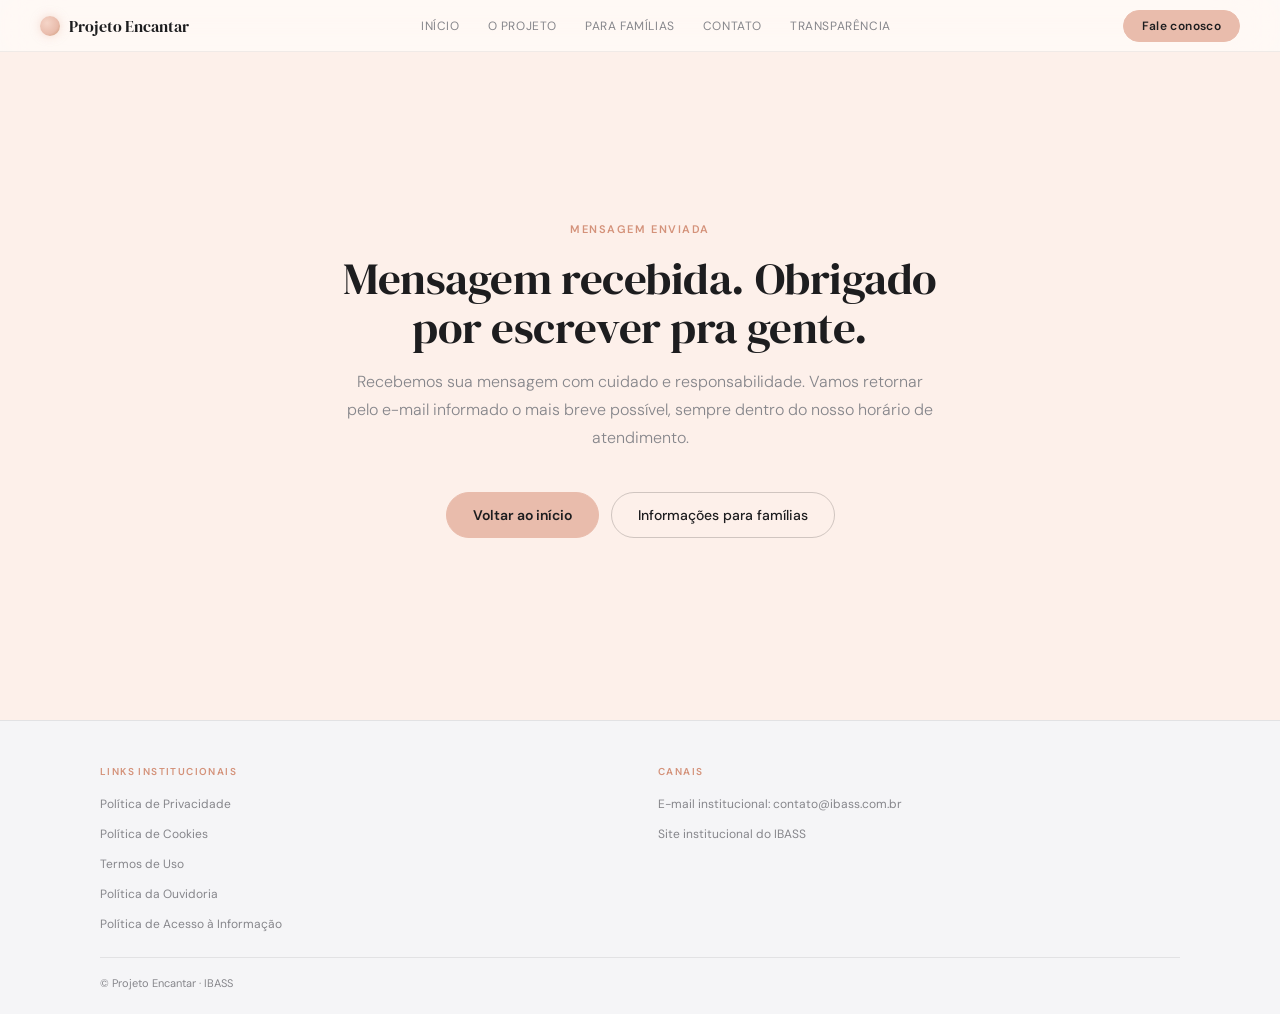
==== agradecimento.html @ bcc85945 "Add files via upload" ====
<!DOCTYPE html>
<html lang="pt-BR">
<head>
  <meta charset="UTF-8" />
  <meta name="viewport" content="width=device-width, initial-scale=1.0" />
  <!-- Segurança -->
  <meta http-equiv="X-Content-Type-Options" content="nosniff" />
  <meta http-equiv="Referrer-Policy" content="strict-origin-when-cross-origin" />
  <meta http-equiv="Permissions-Policy" content="camera=(), microphone=(), geolocation=()" />
  <title>Mensagem enviada — Projeto Encantar</title>
  <link rel="preconnect" href="https://fonts.googleapis.com" /><link rel="preconnect" href="https://fonts.gstatic.com" crossorigin /><link href="https://fonts.googleapis.com/css2?family=DM+Serif+Display:ital@0;1&family=DM+Sans:opsz,wght@9..40,300;9..40,400;9..40,500;9..40,600&display=swap" rel="stylesheet" />
  <link rel="stylesheet" href="styles.css" />
</head>
<body>
<div class="blobs" aria-hidden="true">
 <div class="blob b1"></div>
 <div class="blob b2"></div>
 <div class="blob b3"></div>
  </div>
 <nav class="nav">
 <a href="index.html" class="brand">
 <span class="brand-orb" aria-hidden="true"></span>
 Projeto Encantar
 </a>
 <ul class="nav-links">
 <li><a href="index.html">Início</a></li>
 <li><a href="sobre.html">O projeto</a></li>
 <li><a href="familias.html">Para famílias</a></li>
 <li><a href="contato.html">Contato</a></li>
 <li><a href="https://ibass.com.br/portal-transparencia/" target="_blank" rel="noopener noreferrer">Transparência</a></li>
 </ul>
 <a href="contato.html" class="nav-cta">Fale conosco</a>
 <button class="nav-hamburger" id="hamburger" aria-label="Abrir menu" aria-expanded="false" aria-controls="navMobile">
 <span></span><span></span><span></span>
 </button>
  </nav>
  <!-- Menu mobile -->
  <div class="nav-mobile" id="navMobile" role="navigation" aria-label="Menu mobile">
 <a href="index.html">Início</a>
 <a href="sobre.html">O projeto</a>
 <a href="familias.html">Para famílias</a>
 <a href="contato.html">Contato</a>
 <a href="https://ibass.com.br/portal-transparencia/" target="_blank" rel="noopener noreferrer">Transparência</a>
 <a href="contato.html" class="nav-mobile-cta">Fale conosco</a>
  </div>
  <main>

 <section class="pg-thanks">
 <div>
 <p class="eyebrow r" style="text-align:center;">Mensagem enviada</p>
 <h1 class="sec-title r d1" style="max-width:600px;margin:0 auto 16px;text-align:center;">Mensagem recebida. Obrigado por escrever pra gente.</h1>
 <p class="sec-sub r d2" style="margin:0 auto 40px;text-align:center;">Recebemos sua mensagem com cuidado e responsabilidade. Vamos retornar pelo e-mail informado o mais breve possível, sempre dentro do nosso horário de atendimento.</p>
 <div class="btns btns--center r d3">
 <a href="index.html" class="btn-p">Voltar ao início</a>
 <a href="familias.html" class="btn-g">Informações para famílias</a>
 </div>
 </div>
 </section>
  </main>
  <footer>
 <div class="footer-in">
 <div>
 <h4>Links institucionais</h4>
 <ul>
 <li><a href="#">Política de Privacidade</a></li>
 <li><a href="#">Política de Cookies</a></li>
 <li><a href="#">Termos de Uso</a></li>
 <li><a href="#">Política da Ouvidoria</a></li>
 <li><a href="#">Política de Acesso à Informação</a></li>
 </ul>
 </div>
 <div>
 <h4>Canais</h4>
 <ul>
 <li><a href="mailto:contato@ibass.com.br">E-mail institucional: contato@ibass.com.br</a></li>
 <li><a href="https://ibass.com.br" target="_blank" rel="noopener noreferrer">Site institucional do IBASS</a></li>
 </ul>
 </div>
 </div>
 <div class="footer-copy">© Projeto Encantar · IBASS</div>
  </footer>
  <script>
 /* Blob parallax — apenas desktop com mouse */
 if (window.matchMedia('(hover:hover) and (pointer:fine)').matches) {
 document.addEventListener('mousemove', e => {
 const px = (e.clientX / innerWidth  - 0.5) * 16;
 const py = (e.clientY / innerHeight - 0.5) * 16;
 document.querySelectorAll('.blob').forEach((b, i) => {
 b.style.transform = `translate(${px*(i+1)*.5}px, ${py*(i+1)*.5}px)`;
 });
 });
 }
 /* Scroll reveal */
 const obs = new IntersectionObserver(es => {
 es.forEach(e => { if (e.isIntersecting) { e.target.classList.add('on'); obs.unobserve(e.target); } });
 }, { threshold: .08 });
 document.querySelectorAll('.r').forEach(el => obs.observe(el));
 document.querySelectorAll('.hero .r, .page-hero .r, .pg404 .r, .pg-thanks .r')
 .forEach((el, i) => setTimeout(() => el.classList.add('on'), i * 160));
 /* Menu mobile */
 const hb = document.getElementById('hamburger');
 const nm = document.getElementById('navMobile');
 if (hb && nm) {
 hb.addEventListener('click', () => {
 const o = nm.classList.toggle('open');
 hb.classList.toggle('open', o);
 hb.setAttribute('aria-expanded', o);
 document.body.style.overflow = o ? 'hidden' : '';
 });
 nm.querySelectorAll('a').forEach(a => a.addEventListener('click', () => {
 nm.classList.remove('open'); hb.classList.remove('open');
 hb.setAttribute('aria-expanded','false'); document.body.style.overflow = '';
 }));
 }
  </script>
</body>
</html>
---- styles.css ----
/* ============================================================
   PROJETO ENCANTAR — Tema Claro (Apple-style + Salmão)
   Fundo branco, blobs pastéis visíveis, glass em branco
   ============================================================ */
*, *::before, *::after { margin: 0; padding: 0; box-sizing: border-box; }

:root {
  /* Paleta principal */
  --peach:        #e9bcac;
  --peach-deep:   #d4927a;
  --peach-soft:   #fdf0ea;
  --salmon-bg:    #fae8e0;
  --lilac:        #c8a8e9;
  --lavender:     #c3c7f4;
  --rose:         #f0c4d4;

  /* Superfícies */
  --bg:           #ffffff;
  --bg-gray:      #f5f5f7;
  --bg-salmon:    #fdf0ea;

  /* Glass (claro) */
  --glass:        rgba(255,255,255,0.65);
  --glass-border: rgba(0,0,0,0.07);
  --glass-shine:  rgba(255,255,255,0.9);
  --glass-shadow: rgba(0,0,0,0.06);

  /* Tipografia */
  --text:         #1d1d1f;
  --text-soft:    #515154;
  --muted:        #86868b;

  /* Fontes */
  --serif: 'DM Serif Display', Georgia, serif;
  --sans:  'DM Sans', system-ui, sans-serif;
}

html { scroll-behavior: smooth; }

body {
  font-family: var(--sans);
  background: var(--bg);
  color: var(--text);
  overflow-x: hidden;
}
a { color: inherit; text-decoration: none; }

/* ── BLOBS (pastéis visíveis no fundo branco) ──── */
.blobs { position:fixed; inset:0; z-index:0; pointer-events:none; overflow:hidden; }
.blob  { position:absolute; border-radius:50%; filter:blur(80px); }
.b1 { width:600px; height:600px; background:var(--peach);    opacity:.35; top:-10%; left:-8%;  animation:drift 22s ease-in-out infinite alternate; }
.b2 { width:500px; height:500px; background:var(--lilac);    opacity:.25; top:20%;  right:-12%; animation:drift 28s ease-in-out infinite alternate; animation-delay:-10s; }
.b3 { width:420px; height:420px; background:var(--lavender); opacity:.22; bottom:5%; left:28%; animation:drift 24s ease-in-out infinite alternate; animation-delay:-17s; }
@keyframes drift { 0%{transform:translate(0,0) scale(1)} 50%{transform:translate(35px,-28px) scale(1.07)} 100%{transform:translate(-18px,36px) scale(.94)} }
@media (max-width: 768px) {
  .b1 { width:260px; height:260px; filter:blur(50px); opacity:.28; }
  .b2 { width:220px; height:220px; filter:blur(50px); opacity:.20; }
  .b3 { width:180px; height:180px; filter:blur(50px); opacity:.18; }
}

/* ── SCROLL REVEAL ──────────────────────────────── */
.r { opacity:0; transform:translateY(36px); transition:opacity .85s cubic-bezier(.16,1,.3,1), transform .85s cubic-bezier(.16,1,.3,1); }
.r.on { opacity:1; transform:none; }
.d1{transition-delay:.1s} .d2{transition-delay:.2s} .d3{transition-delay:.3s} .d4{transition-delay:.4s}

/* ── GLASS (claro) ──────────────────────────────── */
.glass {
  background: rgba(255,255,255,0.75);
  border: 1px solid var(--glass-border);
  border-radius: 22px;
  box-shadow: 0 2px 24px var(--glass-shadow), 0 1px 3px rgba(0,0,0,0.04);
  position: relative;
  overflow: hidden;
  transition: border-color .3s, transform .35s cubic-bezier(.16,1,.3,1), box-shadow .3s;
}
@supports (backdrop-filter: blur(1px)) {
  .glass { background: var(--glass); backdrop-filter:blur(24px) saturate(180%); -webkit-backdrop-filter:blur(24px) saturate(180%); }
}
.glass::before {
  content:''; position:absolute; inset:0;
  background: linear-gradient(135deg, var(--glass-shine) 0%, transparent 50%);
  pointer-events:none; opacity:.6;
}
@media (hover: hover) {
  .glass:hover { border-color:rgba(233,188,172,.5); transform:translateY(-4px); box-shadow:0 8px 40px rgba(233,188,172,.2), 0 2px 8px rgba(0,0,0,0.06); }
}

/* ── LAYOUT ─────────────────────────────────────── */
.container { max-width:1080px; margin:0 auto; padding:0 40px; }
@media(max-width:768px){ .container { padding:0 20px; } }
section { position:relative; z-index:1; }

/* ── NAV ─────────────────────────────────────────── */
.nav {
  position:fixed; top:0; left:0; right:0; z-index:1000;
  height:52px; display:flex; align-items:center; justify-content:space-between;
  padding:0 40px;
  background: rgba(255,255,255,0.78);
  border-bottom: 1px solid rgba(0,0,0,0.06);
}
@supports (backdrop-filter: blur(1px)) {
  .nav { background:rgba(255,255,255,0.6); backdrop-filter:blur(28px) saturate(200%); -webkit-backdrop-filter:blur(28px) saturate(200%); }
}
@media(max-width:768px){ .nav { padding:0 20px; } }
.brand { display:flex; align-items:center; gap:9px; font-family:var(--serif); font-size:16px; color:var(--text); }
.brand-orb { width:20px; height:20px; border-radius:50%; background:radial-gradient(circle at 35% 35%,#f5d5c8,var(--peach) 60%,#c8946e); box-shadow:0 0 10px rgba(233,188,172,.5); flex-shrink:0; }
.nav-links { list-style:none; display:flex; gap:28px; font-size:12px; }
.nav-links a { color:var(--muted); letter-spacing:.05em; text-transform:uppercase; transition:color .2s; }
@media (hover: hover) { .nav-links a:hover { color:var(--text); } }
.nav-links a.is-active { color:var(--text); }
.nav-cta { padding:7px 18px; border:1.5px solid var(--peach); border-radius:999px; font-size:12px; font-weight:600; background:var(--peach); color:var(--text); letter-spacing:.03em; transition:background .2s,border-color .2s,transform .2s; }
@media (hover: hover) { .nav-cta:hover { background:var(--peach-deep); border-color:var(--peach-deep); color:#fff; transform:translateY(-1px); } }
.nav-hamburger { display:none; }
@media(max-width:768px) {
  .nav-links { display:none; }
  .nav-cta   { display:none; }
  .nav-hamburger { display:flex; flex-direction:column; justify-content:center; gap:5px; background:none; border:none; cursor:pointer; padding:6px; z-index:1001; }
  .nav-hamburger span { display:block; width:22px; height:1.5px; background:var(--text); border-radius:2px; transition:transform .3s, opacity .3s; }
  .nav-hamburger.open span:nth-child(1) { transform:translateY(6.5px) rotate(45deg); }
  .nav-hamburger.open span:nth-child(2) { opacity:0; }
  .nav-hamburger.open span:nth-child(3) { transform:translateY(-6.5px) rotate(-45deg); }
}
.nav-mobile {
  display:none; position:fixed; inset:0; top:52px; z-index:999;
  background:rgba(255,255,255,.97); flex-direction:column;
  align-items:center; justify-content:center; gap:6px; padding:40px 20px;
}
@supports (backdrop-filter: blur(1px)) {
  .nav-mobile { background:rgba(255,255,255,.9); backdrop-filter:blur(24px); -webkit-backdrop-filter:blur(24px); }
}
.nav-mobile.open { display:flex; }
.nav-mobile a { font-family:var(--serif); font-size:28px; font-weight:400; color:var(--muted); padding:12px 0; width:100%; text-align:center; border-bottom:1px solid rgba(0,0,0,.07); transition:color .2s; }
.nav-mobile a:last-child { border-bottom:none; }
.nav-mobile a.is-active, .nav-mobile a:active { color:var(--peach-deep); }
.nav-mobile .nav-mobile-cta { margin-top:20px; display:inline-block; padding:14px 32px; background:var(--peach); color:var(--text); border-radius:999px; font-family:var(--sans); font-size:15px; font-weight:600; width:auto; border:none; }

/* ── BOTÕES ─────────────────────────────────────── */
.btns { display:flex; gap:12px; flex-wrap:wrap; }
.btns--center { justify-content:center; }
@media(max-width:480px) { .btns--center { flex-direction:column; align-items:center; } .btns { flex-direction:column; } }
.btn-p { padding:13px 26px; background:var(--peach); color:var(--text); border-radius:999px; font-size:14px; font-weight:600; display:inline-block; text-align:center; transition:background .2s,transform .25s,box-shadow .25s; border:1.5px solid var(--peach); }
@media (hover: hover) { .btn-p:hover { background:var(--peach-deep); border-color:var(--peach-deep); color:#fff; transform:translateY(-2px); box-shadow:0 8px 28px rgba(212,146,122,.3); } }
.btn-g { padding:13px 26px; background:transparent; color:var(--text); border:1.5px solid rgba(0,0,0,.18); border-radius:999px; font-size:14px; font-weight:500; display:inline-block; text-align:center; transition:background .2s,border-color .2s,transform .25s; }
@media (hover: hover) { .btn-g:hover { background:rgba(0,0,0,.05); border-color:rgba(0,0,0,.28); transform:translateY(-2px); } }
.form button.btn-p { border:none; cursor:pointer; font-family:var(--sans); }

/* ── SEÇÕES ─────────────────────────────────────── */
.sec { padding:110px 0; background:var(--bg); }
@media(max-width:768px){ .sec { padding:70px 0; } }
.sec--gray    { background:var(--bg-gray); }
.sec--salmon  { background:var(--bg-salmon); }
.sec--center  { text-align:center; }
.sec--center .sec-sub { margin-left:auto; margin-right:auto; }
.eyebrow { font-size:11px; font-weight:600; letter-spacing:.14em; text-transform:uppercase; color:var(--peach-deep); margin-bottom:18px; }
.sec-title { font-family:var(--serif); font-size:clamp(28px,3.5vw,50px); line-height:1.1; font-weight:400; margin-bottom:18px; letter-spacing:-.01em; color:var(--text); }
.sec-sub { font-size:16px; line-height:1.75; color:var(--muted); max-width:600px; font-weight:300; }
.sec-sub + .sec-sub { margin-top:18px; }

/* ── HERO ────────────────────────────────────────── */
.hero { min-height:100vh; min-height:100svh; display:flex; align-items:center; padding:120px 40px 80px; text-align:center; background:transparent; }
@media(max-width:768px){ .hero { padding:100px 20px 60px; } }
.hero-inner { max-width:860px; margin:0 auto; }
.hero-badge { display:inline-flex; align-items:center; gap:8px; padding:6px 16px; margin-bottom:38px; border:1.5px solid rgba(233,188,172,.6); border-radius:999px; font-size:11px; font-weight:500; letter-spacing:.1em; text-transform:uppercase; color:var(--peach-deep); background:rgba(233,188,172,.12); }
.badge-dot { width:6px; height:6px; border-radius:50%; background:var(--peach-deep); box-shadow:0 0 8px var(--peach); animation:blink 2s ease-in-out infinite; }
@keyframes blink { 0%,100%{opacity:1;transform:scale(1)} 50%{opacity:.45;transform:scale(.8)} }
.hero h1 { font-family:var(--serif); font-size:clamp(34px,5.5vw,76px); line-height:1.09; font-weight:400; letter-spacing:-.01em; margin-bottom:26px; color:var(--text); }
.hero h1 em { font-style:italic; color:var(--peach-deep); }
.hero-sub { font-size:clamp(15px,1.3vw,18px); line-height:1.75; color:var(--muted); max-width:660px; margin:0 auto 44px; font-weight:300; }
.scroll-hint { margin-top:64px; display:flex; flex-direction:column; align-items:center; gap:8px; opacity:.3; font-size:10px; letter-spacing:.16em; text-transform:uppercase; color:var(--muted); }
@media(max-width:768px){ .scroll-hint { display:none; } }
.scroll-line { width:1px; height:44px; background:linear-gradient(to bottom,var(--muted),transparent); animation:scrldown 2s ease-in-out infinite; }
@keyframes scrldown { 0%{transform:scaleY(0);transform-origin:top} 50%{transform:scaleY(1);transform-origin:top} 51%{transform:scaleY(1);transform-origin:bottom} 100%{transform:scaleY(0);transform-origin:bottom} }

/* ── PAGE HERO ───────────────────────────────────── */
.page-hero { padding:140px 0 80px; background:var(--bg-salmon); }
@media(max-width:768px){ .page-hero { padding:100px 0 60px; } }
.page-hero .sec-title { font-size:clamp(28px,4.5vw,62px); }

/* ── STATS ───────────────────────────────────────── */
.stats { display:grid; grid-template-columns:repeat(3,1fr); gap:16px; margin-top:52px; }
@media(max-width:768px){ .stats{grid-template-columns:1fr;} }
.stat-card { padding:40px 30px; }
@media(max-width:768px){ .stat-card{padding:28px 24px;} }
.stat-n { font-family:var(--serif); font-size:clamp(36px,4.5vw,62px); color:var(--peach-deep); line-height:1; margin-bottom:14px; letter-spacing:-.02em; }
.stat-d { font-size:14px; line-height:1.65; color:var(--muted); font-weight:300; }

/* ── GRIDS ───────────────────────────────────────── */
.diff-grid { display:grid; grid-template-columns:repeat(2,1fr); gap:16px; margin-top:52px; }
@media(max-width:768px){ .diff-grid{grid-template-columns:1fr;} }
.diff-card { padding:32px 28px; }
.diff-n { font-size:10px; font-weight:600; letter-spacing:.14em; text-transform:uppercase; color:var(--peach-deep); margin-bottom:18px; }
.diff-card h3 { font-family:var(--serif); font-size:21px; font-weight:400; margin-bottom:10px; color:var(--text); }
.diff-card p { font-size:14px; line-height:1.7; color:var(--muted); font-weight:300; }
.grid3 { display:grid; grid-template-columns:repeat(3,1fr); gap:16px; margin-top:52px; }
@media(max-width:768px){ .grid3{grid-template-columns:1fr;} }
.grid4 { display:grid; grid-template-columns:repeat(4,1fr); gap:16px; margin-top:52px; }
@media(max-width:900px){ .grid4{grid-template-columns:repeat(2,1fr);} }
@media(max-width:560px){ .grid4{grid-template-columns:1fr;} }
.card { padding:28px 24px; }
.card h3 { font-family:var(--serif); font-size:19px; font-weight:400; margin-bottom:10px; color:var(--text); }
.card p { font-size:14px; line-height:1.7; color:var(--muted); font-weight:300; margin:0; }
.card-num { font-size:10px; font-weight:600; letter-spacing:.14em; text-transform:uppercase; color:var(--peach-deep); margin-bottom:16px; }

/* ── FLUXO ───────────────────────────────────────── */
.flow-wrap { display:grid; grid-template-columns:repeat(5,1fr); gap:1px; margin-top:52px; border-radius:18px; overflow:hidden; border:1px solid var(--glass-border); box-shadow:0 2px 20px var(--glass-shadow); }
@media(max-width:900px){ .flow-wrap{grid-template-columns:1fr;} }
.flow-item { padding:28px 22px; background:rgba(255,255,255,.8); transition:background .3s; }
@supports (backdrop-filter: blur(1px)) { .flow-item { backdrop-filter:blur(12px); } }
@media (hover:hover) { .flow-item:hover { background:rgba(233,188,172,.1); } }
.flow-n { font-family:var(--serif); font-size:40px; color:var(--peach-deep); opacity:.55; line-height:1; margin-bottom:14px; }
.flow-item p { font-size:13px; line-height:1.65; color:var(--muted); font-weight:300; }

/* ── PILARES ─────────────────────────────────────── */
.pillars { display:grid; grid-template-columns:repeat(4,1fr); gap:22px; margin-top:60px; }
@media(max-width:900px){ .pillars{grid-template-columns:repeat(2,1fr);} }
@media(max-width:560px){ .pillars{grid-template-columns:1fr;} }
.pillar { border-top:2px solid var(--peach); padding-top:22px; }
.pillar-l { font-size:10px; font-weight:600; letter-spacing:.14em; text-transform:uppercase; color:var(--peach-deep); margin-bottom:14px; }
.pillar p { font-size:16px; line-height:1.5; font-weight:500; color:var(--text); letter-spacing:-.01em; }

/* ── LISTA CLEAN ─────────────────────────────────── */
.list-clean { list-style:none; margin-top:44px; max-width:720px; }
.list-clean li { padding:18px 0; border-bottom:1px solid rgba(0,0,0,.07); font-size:15px; line-height:1.6; color:var(--text-soft); font-weight:300; }
.list-clean li:first-child { border-top:1px solid rgba(0,0,0,.07); }

/* ── TWO-COL ─────────────────────────────────────── */
.two-col { display:grid; grid-template-columns:1fr 1fr; gap:80px; margin-top:60px; }
@media(max-width:768px){ .two-col{grid-template-columns:1fr;gap:44px;} }
.two-col h2 { font-family:var(--serif); font-size:28px; font-weight:400; margin-bottom:20px; color:var(--text); }

/* ── HIGHLIGHT CARD ──────────────────────────────── */
.highlight-card { max-width:780px; margin:0 auto; padding:68px 52px; text-align:center; }
@media(max-width:768px){ .highlight-card{padding:36px 24px;} }
.highlight-card .sec-sub { margin:16px auto 0; }

/* ── FAQ ─────────────────────────────────────────── */
.faq { max-width:760px; margin:52px auto 0; }
.faq details { border-bottom:1px solid rgba(0,0,0,.08); padding:22px 0; }
.faq details:first-child { border-top:1px solid rgba(0,0,0,.08); }
.faq summary { font-size:16px; font-weight:500; list-style:none; display:flex; justify-content:space-between; align-items:center; letter-spacing:-.01em; color:var(--text); cursor:pointer; gap:16px; }
.faq summary::-webkit-details-marker { display:none; }
.faq summary::after { content:"+"; font-size:24px; color:var(--peach-deep); font-weight:300; flex-shrink:0; }
.faq details[open] summary::after { content:"−"; }
.faq details > p { margin-top:14px; font-size:15px; color:var(--muted); line-height:1.7; font-weight:300; }

/* ── FORMULÁRIO ──────────────────────────────────── */
.form { max-width:580px; margin:52px auto 0; display:grid; gap:18px; }
.form label { display:block; font-size:12px; font-weight:500; color:var(--muted); margin-bottom:6px; letter-spacing:.04em; }
.form input, .form textarea, .form select {
  width:100%; padding:14px 18px;
  background:rgba(255,255,255,.9); border:1.5px solid rgba(0,0,0,.12); border-radius:12px;
  font-family:var(--sans); font-size:16px; color:var(--text);
  transition:border-color .2s; outline:none; -webkit-appearance:none; appearance:none;
}
.form input::placeholder, .form textarea::placeholder { color:var(--muted); }
.form input:focus, .form textarea:focus { border-color:var(--peach-deep); box-shadow:0 0 0 3px rgba(233,188,172,.2); }
.form textarea { min-height:130px; resize:vertical; }
.form .radio-group { display:flex; gap:16px; flex-wrap:wrap; padding:4px 0; }
.form .radio-group label { display:inline-flex; align-items:center; gap:8px; font-size:14px; color:var(--text-soft); margin:0; font-weight:300; letter-spacing:0; cursor:pointer; }
.form .radio-group input[type=radio] { accent-color:var(--peach-deep); }
.form-note { font-size:12px; color:var(--muted); text-align:center; margin-top:4px; }
.form .btns { margin-top:4px; }

/* ── CANAIS ──────────────────────────────────────── */
.canais { display:grid; grid-template-columns:repeat(4,1fr); gap:16px; margin-top:52px; }
@media(max-width:900px){ .canais{grid-template-columns:repeat(2,1fr);} }
@media(max-width:560px){ .canais{grid-template-columns:1fr;} }
.canal { padding:28px 22px; }
.canal-l { font-size:10px; font-weight:600; letter-spacing:.14em; text-transform:uppercase; color:var(--peach-deep); margin-bottom:12px; }
.canal p { font-size:14px; line-height:1.6; color:var(--muted); font-weight:300; }
.canal a { color:var(--text); opacity:.75; transition:opacity .2s; }
@media (hover: hover) { .canal a:hover { opacity:1; } }

/* ── SEÇÃO DE FECHAMENTO ─────────────────────────── */
.sec-close { padding:130px 0; text-align:center; background:var(--bg-salmon); position:relative; }
@media(max-width:768px){ .sec-close { padding:80px 0; } }
.sec-close .sec-sub { margin:0 auto 44px; }

/* ── LOGOS DE PARCEIROS ──────────────────────────── */
/* Container de logos parceiros (governança, badges, etc.) */
.org-logo-wrap {
  display: inline-flex;
  align-items: center;
  gap: 8px;
}
/* Imagem de logo de órgão público */
img.org-logo {
  height: 28px;
  width: auto;
  object-fit: contain;
  vertical-align: middle;
  display: inline-block;
  filter: none;
}
/* Badge fallback quando não há imagem */
.org-badge {
  display: inline-flex;
  align-items: center;
  gap: 6px;
  padding: 5px 10px 5px 8px;
  border-radius: 8px;
  font-size: 12px;
  font-weight: 600;
  letter-spacing: .01em;
  line-height: 1;
  vertical-align: middle;
}
.org-badge svg { flex-shrink: 0; }
.badge-sus    { background:#e8f4fc; color:#005DAA; border:1px solid #c5dff5; }
.badge-ibass  { background:#f0f7f0; color:#2a6b3a; border:1px solid #c2dfc9; }
.badge-pref   { background:#eef2fb; color:#2b4fa3; border:1px solid #c5d2ef; }
.badge-mp     { background:#fdf4e8; color:#8a5a0a; border:1px solid #e8cfa0; }
.badge-vara   { background:#f4eefb; color:#5a2da3; border:1px solid #cebbef; }
/* Card de governança com logo grande */
.gov-card-logo {
  margin-bottom: 16px;
  display: flex;
  align-items: center;
  min-height: 44px;
}
.gov-card-logo img.org-logo { height: 36px; }
/* Parceiros numa linha (strip de logos) */
.partners-strip {
  display: flex;
  flex-wrap: wrap;
  align-items: center;
  justify-content: center;
  gap: 24px;
  margin-top: 48px;
  padding: 32px;
  background: rgba(255,255,255,.7);
  border-radius: 18px;
  border: 1px solid var(--glass-border);
}
@supports (backdrop-filter: blur(1px)) {
  .partners-strip { backdrop-filter: blur(20px); }
}
.partners-strip img.org-logo { height: 32px; opacity: .75; filter: grayscale(20%); transition: opacity .2s, filter .2s; }
@media (hover:hover) { .partners-strip img.org-logo:hover { opacity: 1; filter: none; } }
.partners-strip .org-badge { font-size: 13px; padding: 7px 12px 7px 10px; }

/* ── PÁGINA 404 ──────────────────────────────────── */
.pg404 { min-height:90vh; min-height:90svh; display:flex; align-items:center; justify-content:center; text-align:center; padding:80px 22px; background:var(--bg-salmon); }
.pg404 .num { font-family:var(--serif); font-size:clamp(72px,14vw,160px); color:var(--peach-deep); line-height:1; opacity:.6; margin-bottom:16px; }
.pg404 h2 { font-family:var(--serif); font-size:clamp(22px,3vw,38px); font-weight:400; margin-bottom:16px; color:var(--text); }
.pg404 p { font-size:16px; color:var(--muted); max-width:520px; margin:0 auto 36px; font-weight:300; line-height:1.7; }

/* ── AGRADECIMENTO ───────────────────────────────── */
.pg-thanks { min-height:80vh; min-height:80svh; display:flex; align-items:center; justify-content:center; padding:120px 22px 80px; text-align:center; background:var(--bg-salmon); }

/* ── FOOTER ──────────────────────────────────────── */
footer { border-top:1px solid rgba(0,0,0,.08); padding:44px 40px 24px; background:var(--bg-gray); position:relative; z-index:1; }
@media(max-width:768px){ footer { padding:36px 20px 24px; } }
.footer-in { max-width:1080px; margin:0 auto; display:grid; grid-template-columns:1fr 1fr; gap:36px; padding-bottom:24px; border-bottom:1px solid rgba(0,0,0,.08); }
@media(max-width:560px){ .footer-in{grid-template-columns:1fr;} }
.footer-in h4 { font-size:10px; font-weight:600; letter-spacing:.14em; text-transform:uppercase; color:var(--peach-deep); margin-bottom:14px; }
.footer-in ul { list-style:none; display:grid; gap:9px; }
.footer-in a { font-size:12px; color:var(--muted); transition:color .2s; }
@media (hover: hover) { .footer-in a:hover { color:var(--text); } }
.footer-copy { max-width:1080px; margin:18px auto 0; font-size:11px; color:var(--muted); }

/* ── CLASSES ADICIONAIS ─────────────────────────── */
/* Governança - grid 3 colunas */
.gov-grid {
  display: grid;
  grid-template-columns: repeat(3, 1fr);
  gap: 16px;
  margin-top: 52px;
}
@media(max-width:768px){ .gov-grid { grid-template-columns: 1fr; } }

.gov-card { padding: 32px 28px; }
.gov-card h3 {
  font-family: var(--serif);
  font-size: 19px;
  font-weight: 400;
  margin-bottom: 10px;
  color: var(--text);
}
.gov-card p {
  font-size: 14px;
  line-height: 1.7;
  color: var(--muted);
  font-weight: 300;
  margin: 0;
}
.gov-btns {
  display: flex;
  gap: 12px;
  margin-top: 40px;
  flex-wrap: wrap;
}

/* Famílias - card centralizado */
.fam-sec { padding: 110px 0; }
@media(max-width:768px){ .fam-sec { padding: 70px 0; } }
.fam-card {
  max-width: 780px;
  margin: 0 auto;
  padding: 68px 52px;
  text-align: center;
}
@media(max-width:768px){ .fam-card { padding: 36px 24px; } }
.fam-card .sec-sub { margin: 16px auto 0; }

/* Fechamento */
.close-sec {
  padding: 130px 0;
  text-align: center;
  background: var(--bg-salmon);
  position: relative;
}
@media(max-width:768px){ .close-sec { padding: 80px 0; } }
.close-sec .sec-sub { margin: 0 auto 44px; }

/* Partners strip */
.partners-strip {
  display: flex;
  flex-wrap: wrap;
  align-items: center;
  justify-content: center;
  gap: 32px;
  margin-top: 48px;
  padding: 28px 32px;
  background: rgba(255,255,255,.8);
  border-radius: 18px;
  border: 1px solid var(--glass-border);
  box-shadow: 0 2px 16px var(--glass-shadow);
}
@supports (backdrop-filter: blur(1px)) {
  .partners-strip { backdrop-filter: blur(16px); }
}
.partners-strip img {
  height: 32px;
  width: auto;
  object-fit: contain;
  opacity: .75;
  transition: opacity .2s;
}
@media (hover:hover) { .partners-strip img:hover { opacity: 1; } }
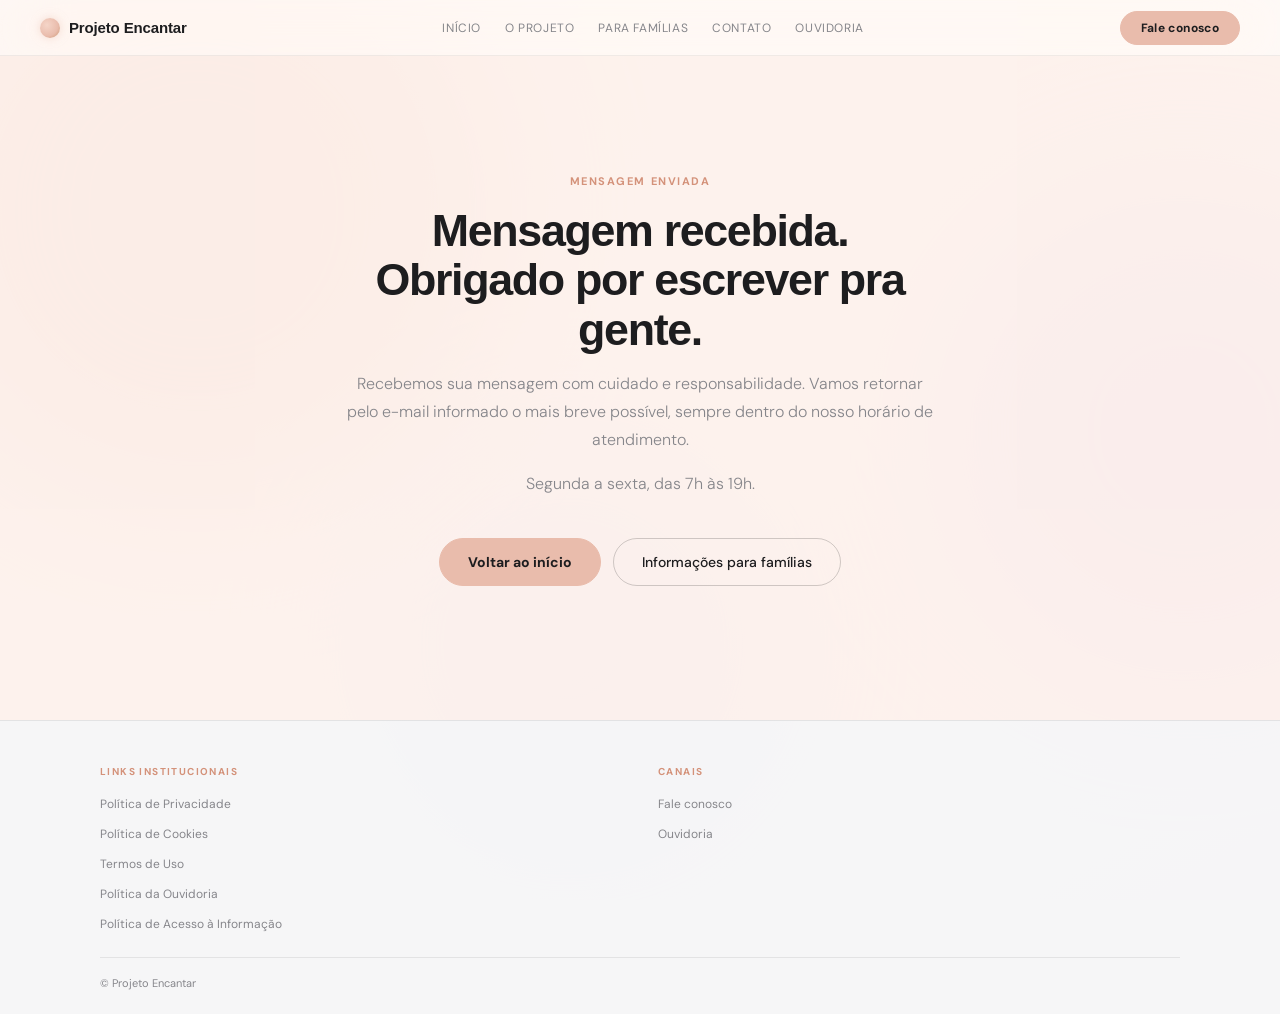
==== commit cd6ff0a7: "Add files via upload" ====
--- a/agradecimento.html
+++ b/agradecimento.html
@@ -3,115 +3,123 @@
 <head>
   <meta charset="UTF-8" />
   <meta name="viewport" content="width=device-width, initial-scale=1.0" />
-  <!-- Segurança -->
   <meta http-equiv="X-Content-Type-Options" content="nosniff" />
   <meta http-equiv="Referrer-Policy" content="strict-origin-when-cross-origin" />
   <meta http-equiv="Permissions-Policy" content="camera=(), microphone=(), geolocation=()" />
   <title>Mensagem enviada — Projeto Encantar</title>
-  <link rel="preconnect" href="https://fonts.googleapis.com" /><link rel="preconnect" href="https://fonts.gstatic.com" crossorigin /><link href="https://fonts.googleapis.com/css2?family=DM+Serif+Display:ital@0;1&family=DM+Sans:opsz,wght@9..40,300;9..40,400;9..40,500;9..40,600&display=swap" rel="stylesheet" />
+  <link rel="preconnect" href="https://fonts.googleapis.com" />
+  <link rel="preconnect" href="https://fonts.gstatic.com" crossorigin />
+  <link href="https://fonts.googleapis.com/css2?family=DM+Sans:opsz,wght@9..40,300;9..40,400;9..40,500;9..40,600;9..40,700;9..40,800&display=swap" rel="stylesheet" />
   <link rel="stylesheet" href="styles.css" />
 </head>
 <body>
+
 <div class="blobs" aria-hidden="true">
- <div class="blob b1"></div>
- <div class="blob b2"></div>
- <div class="blob b3"></div>
+  <div class="blob b1"></div>
+  <div class="blob b2"></div>
+  <div class="blob b3"></div>
+</div>
+
+<nav class="nav">
+  <a href="index.html" class="brand">
+    <img src="logo.png" class="nav-logo" alt="Projeto Encantar"
+      onload="this.nextElementSibling.style.display='none'"
+      onerror="this.style.display='none'" />
+    <span class="brand-orb" aria-hidden="true"></span>
+    Projeto Encantar
+  </a>
+  <ul class="nav-links">
+    <li><a href="index.html">Início</a></li>
+    <li><a href="sobre.html">O projeto</a></li>
+    <li><a href="familias.html">Para famílias</a></li>
+
+    <li><a href="contato.html">Contato</a></li>
+    <li><a href="ouvidoria.html">Ouvidoria</a></li>
+  </ul>
+  <a href="contato.html" class="nav-cta">Fale conosco</a>
+  <button class="nav-hamburger" id="hamburger" aria-label="Abrir menu" aria-expanded="false" aria-controls="navMobile">
+    <span></span><span></span><span></span>
+  </button>
+</nav>
+
+<div class="nav-mobile" id="navMobile" role="navigation" aria-label="Menu mobile">
+  <a href="index.html">Início</a>
+  <a href="sobre.html">O projeto</a>
+  <a href="familias.html">Para famílias</a>
+  <a href="contato.html">Contato</a>
+  <a href="ouvidoria.html">Ouvidoria</a>
+  <a href="contato.html" class="nav-mobile-cta">Fale conosco</a>
+</div>
+
+<main>
+  <section class="pg-thanks">
+    <div style="max-width:600px;margin:0 auto;">
+      <p class="eyebrow r" style="text-align:center;">Mensagem enviada</p>
+      <h1 class="sec-title r d1" style="text-align:center;margin-bottom:16px;">Mensagem recebida.<br/>Obrigado por escrever pra gente.</h1>
+      <p class="sec-sub r d2" style="margin:0 auto 16px;text-align:center;">Recebemos sua mensagem com cuidado e responsabilidade. Vamos retornar pelo e-mail informado o mais breve possível, sempre dentro do nosso horário de atendimento.</p>
+      <p class="sec-sub r d3" style="margin:0 auto 40px;text-align:center;">Segunda a sexta, das 7h às 19h.</p>
+      <div class="btns btns--center r d4">
+        <a href="index.html" class="btn-p">Voltar ao início</a>
+        <a href="familias.html" class="btn-g">Informações para famílias</a>
+      </div>
+    </div>
+  </section>
+</main>
+
+<footer>
+  <div class="footer-in">
+    <div>
+      <h4>Links institucionais</h4>
+      <ul>
+        <li><a href="privacidade.html">Política de Privacidade</a></li>
+        <li><a href="cookies.html">Política de Cookies</a></li>
+        <li><a href="termos.html">Termos de Uso</a></li>
+        <li><a href="politica-ouvidoria.html">Política da Ouvidoria</a></li>
+        <li><a href="acesso-informacao.html">Política de Acesso à Informação</a></li>
+      </ul>
+    </div>
+    <div>
+      <h4>Canais</h4>
+      <ul>
+        <li><a href="contato.html">Fale conosco</a></li>
+        <li><a href="ouvidoria.html">Ouvidoria</a></li>
+    
+      </ul>
+    </div>
   </div>
- <nav class="nav">
- <a href="index.html" class="brand">
- <span class="brand-orb" aria-hidden="true"></span>
- Projeto Encantar
- </a>
- <ul class="nav-links">
- <li><a href="index.html">Início</a></li>
- <li><a href="sobre.html">O projeto</a></li>
- <li><a href="familias.html">Para famílias</a></li>
- <li><a href="contato.html">Contato</a></li>
- <li><a href="https://ibass.com.br/portal-transparencia/" target="_blank" rel="noopener noreferrer">Transparência</a></li>
- </ul>
- <a href="contato.html" class="nav-cta">Fale conosco</a>
- <button class="nav-hamburger" id="hamburger" aria-label="Abrir menu" aria-expanded="false" aria-controls="navMobile">
- <span></span><span></span><span></span>
- </button>
-  </nav>
-  <!-- Menu mobile -->
-  <div class="nav-mobile" id="navMobile" role="navigation" aria-label="Menu mobile">
- <a href="index.html">Início</a>
- <a href="sobre.html">O projeto</a>
- <a href="familias.html">Para famílias</a>
- <a href="contato.html">Contato</a>
- <a href="https://ibass.com.br/portal-transparencia/" target="_blank" rel="noopener noreferrer">Transparência</a>
- <a href="contato.html" class="nav-mobile-cta">Fale conosco</a>
-  </div>
-  <main>
+  <div class="footer-copy">© Projeto Encantar</div>
+</footer>
 
- <section class="pg-thanks">
- <div>
- <p class="eyebrow r" style="text-align:center;">Mensagem enviada</p>
- <h1 class="sec-title r d1" style="max-width:600px;margin:0 auto 16px;text-align:center;">Mensagem recebida. Obrigado por escrever pra gente.</h1>
- <p class="sec-sub r d2" style="margin:0 auto 40px;text-align:center;">Recebemos sua mensagem com cuidado e responsabilidade. Vamos retornar pelo e-mail informado o mais breve possível, sempre dentro do nosso horário de atendimento.</p>
- <div class="btns btns--center r d3">
- <a href="index.html" class="btn-p">Voltar ao início</a>
- <a href="familias.html" class="btn-g">Informações para famílias</a>
- </div>
- </div>
- </section>
-  </main>
-  <footer>
- <div class="footer-in">
- <div>
- <h4>Links institucionais</h4>
- <ul>
- <li><a href="#">Política de Privacidade</a></li>
- <li><a href="#">Política de Cookies</a></li>
- <li><a href="#">Termos de Uso</a></li>
- <li><a href="#">Política da Ouvidoria</a></li>
- <li><a href="#">Política de Acesso à Informação</a></li>
- </ul>
- </div>
- <div>
- <h4>Canais</h4>
- <ul>
- <li><a href="mailto:contato@ibass.com.br">E-mail institucional: contato@ibass.com.br</a></li>
- <li><a href="https://ibass.com.br" target="_blank" rel="noopener noreferrer">Site institucional do IBASS</a></li>
- </ul>
- </div>
- </div>
- <div class="footer-copy">© Projeto Encantar · IBASS</div>
-  </footer>
-  <script>
- /* Blob parallax — apenas desktop com mouse */
- if (window.matchMedia('(hover:hover) and (pointer:fine)').matches) {
- document.addEventListener('mousemove', e => {
- const px = (e.clientX / innerWidth  - 0.5) * 16;
- const py = (e.clientY / innerHeight - 0.5) * 16;
- document.querySelectorAll('.blob').forEach((b, i) => {
- b.style.transform = `translate(${px*(i+1)*.5}px, ${py*(i+1)*.5}px)`;
- });
- });
- }
- /* Scroll reveal */
- const obs = new IntersectionObserver(es => {
- es.forEach(e => { if (e.isIntersecting) { e.target.classList.add('on'); obs.unobserve(e.target); } });
- }, { threshold: .08 });
- document.querySelectorAll('.r').forEach(el => obs.observe(el));
- document.querySelectorAll('.hero .r, .page-hero .r, .pg404 .r, .pg-thanks .r')
- .forEach((el, i) => setTimeout(() => el.classList.add('on'), i * 160));
- /* Menu mobile */
- const hb = document.getElementById('hamburger');
- const nm = document.getElementById('navMobile');
- if (hb && nm) {
- hb.addEventListener('click', () => {
- const o = nm.classList.toggle('open');
- hb.classList.toggle('open', o);
- hb.setAttribute('aria-expanded', o);
- document.body.style.overflow = o ? 'hidden' : '';
- });
- nm.querySelectorAll('a').forEach(a => a.addEventListener('click', () => {
- nm.classList.remove('open'); hb.classList.remove('open');
- hb.setAttribute('aria-expanded','false'); document.body.style.overflow = '';
- }));
- }
-  </script>
+<script>
+  if (window.matchMedia('(hover:hover) and (pointer:fine)').matches) {
+    document.addEventListener('mousemove', e => {
+      const px = (e.clientX / innerWidth  - 0.5) * 16;
+      const py = (e.clientY / innerHeight - 0.5) * 16;
+      document.querySelectorAll('.blob').forEach((b, i) => {
+        b.style.transform = `translate(${px*(i+1)*.5}px, ${py*(i+1)*.5}px)`;
+      });
+    });
+  }
+  const obs = new IntersectionObserver(es => {
+    es.forEach(e => { if (e.isIntersecting) { e.target.classList.add('on'); obs.unobserve(e.target); } });
+  }, { threshold: .08 });
+  document.querySelectorAll('.r').forEach(el => obs.observe(el));
+  document.querySelectorAll('.pg-thanks .r').forEach((el, i) => setTimeout(() => el.classList.add('on'), i * 160));
+  const hb = document.getElementById('hamburger');
+  const nm = document.getElementById('navMobile');
+  if (hb && nm) {
+    hb.addEventListener('click', () => {
+      const o = nm.classList.toggle('open');
+      hb.classList.toggle('open', o);
+      hb.setAttribute('aria-expanded', o);
+      document.body.style.overflow = o ? 'hidden' : '';
+    });
+    nm.querySelectorAll('a').forEach(a => a.addEventListener('click', () => {
+      nm.classList.remove('open'); hb.classList.remove('open');
+      hb.setAttribute('aria-expanded','false'); document.body.style.overflow = '';
+    }));
+  }
+</script>
+
 </body>
-</html>+</html>
--- a/styles.css
+++ b/styles.css
@@ -20,7 +20,7 @@
   --bg-salmon:    #fdf0ea;
 
   /* Glass (claro) */
-  --glass:        rgba(255,255,255,0.65);
+  --glass:        rgba(255,255,255,0.72);
   --glass-border: rgba(0,0,0,0.07);
   --glass-shine:  rgba(255,255,255,0.9);
   --glass-shadow: rgba(0,0,0,0.06);
@@ -31,7 +31,7 @@
   --muted:        #86868b;
 
   /* Fontes */
-  --serif: 'DM Serif Display', Georgia, serif;
+  --serif: 'Helvetica Neue', Helvetica, Arial, sans-serif;
   --sans:  'DM Sans', system-ui, sans-serif;
 }
 
@@ -39,23 +39,24 @@
 
 body {
   font-family: var(--sans);
-  background: var(--bg);
+  background: linear-gradient(150deg, #fff8f5 0%, #ffffff 55%, #f8f5ff 100%);
+  background-attachment: fixed;
   color: var(--text);
   overflow-x: hidden;
 }
 a { color: inherit; text-decoration: none; }
 
-/* ── BLOBS (pastéis visíveis no fundo branco) ──── */
+/* ── BLOBS (pastéis visíveis) ────────────────────── */
 .blobs { position:fixed; inset:0; z-index:0; pointer-events:none; overflow:hidden; }
 .blob  { position:absolute; border-radius:50%; filter:blur(80px); }
-.b1 { width:600px; height:600px; background:var(--peach);    opacity:.35; top:-10%; left:-8%;  animation:drift 22s ease-in-out infinite alternate; }
-.b2 { width:500px; height:500px; background:var(--lilac);    opacity:.25; top:20%;  right:-12%; animation:drift 28s ease-in-out infinite alternate; animation-delay:-10s; }
-.b3 { width:420px; height:420px; background:var(--lavender); opacity:.22; bottom:5%; left:28%; animation:drift 24s ease-in-out infinite alternate; animation-delay:-17s; }
+.b1 { width:600px; height:600px; background:var(--peach);    opacity:.45; top:-10%; left:-8%;  animation:drift 22s ease-in-out infinite alternate; }
+.b2 { width:500px; height:500px; background:var(--lilac);    opacity:.32; top:20%;  right:-12%; animation:drift 28s ease-in-out infinite alternate; animation-delay:-10s; }
+.b3 { width:420px; height:420px; background:var(--lavender); opacity:.28; bottom:5%; left:28%; animation:drift 24s ease-in-out infinite alternate; animation-delay:-17s; }
 @keyframes drift { 0%{transform:translate(0,0) scale(1)} 50%{transform:translate(35px,-28px) scale(1.07)} 100%{transform:translate(-18px,36px) scale(.94)} }
 @media (max-width: 768px) {
-  .b1 { width:260px; height:260px; filter:blur(50px); opacity:.28; }
-  .b2 { width:220px; height:220px; filter:blur(50px); opacity:.20; }
-  .b3 { width:180px; height:180px; filter:blur(50px); opacity:.18; }
+  .b1 { width:280px; height:280px; filter:blur(55px); opacity:.38; }
+  .b2 { width:240px; height:240px; filter:blur(55px); opacity:.26; }
+  .b3 { width:200px; height:200px; filter:blur(55px); opacity:.22; }
 }
 
 /* ── SCROLL REVEAL ──────────────────────────────── */
@@ -65,7 +66,7 @@
 
 /* ── GLASS (claro) ──────────────────────────────── */
 .glass {
-  background: rgba(255,255,255,0.75);
+  background: rgba(255,255,255,0.68);
   border: 1px solid var(--glass-border);
   border-radius: 22px;
   box-shadow: 0 2px 24px var(--glass-shadow), 0 1px 3px rgba(0,0,0,0.04);
@@ -74,15 +75,15 @@
   transition: border-color .3s, transform .35s cubic-bezier(.16,1,.3,1), box-shadow .3s;
 }
 @supports (backdrop-filter: blur(1px)) {
-  .glass { background: var(--glass); backdrop-filter:blur(24px) saturate(180%); -webkit-backdrop-filter:blur(24px) saturate(180%); }
+  .glass { background: var(--glass); backdrop-filter:blur(28px) saturate(200%); -webkit-backdrop-filter:blur(28px) saturate(200%); }
 }
 .glass::before {
   content:''; position:absolute; inset:0;
   background: linear-gradient(135deg, var(--glass-shine) 0%, transparent 50%);
-  pointer-events:none; opacity:.6;
+  pointer-events:none; opacity:.5;
 }
 @media (hover: hover) {
-  .glass:hover { border-color:rgba(233,188,172,.5); transform:translateY(-4px); box-shadow:0 8px 40px rgba(233,188,172,.2), 0 2px 8px rgba(0,0,0,0.06); }
+  .glass:hover { border-color:rgba(233,188,172,.5); transform:translateY(-4px); box-shadow:0 8px 40px rgba(233,188,172,.25), 0 2px 8px rgba(0,0,0,0.06); }
 }
 
 /* ── LAYOUT ─────────────────────────────────────── */
@@ -93,28 +94,33 @@
 /* ── NAV ─────────────────────────────────────────── */
 .nav {
   position:fixed; top:0; left:0; right:0; z-index:1000;
-  height:52px; display:flex; align-items:center; justify-content:space-between;
+  height:56px; display:flex; align-items:center; justify-content:space-between;
   padding:0 40px;
-  background: rgba(255,255,255,0.78);
+  background: rgba(255,255,255,0.72);
   border-bottom: 1px solid rgba(0,0,0,0.06);
 }
 @supports (backdrop-filter: blur(1px)) {
-  .nav { background:rgba(255,255,255,0.6); backdrop-filter:blur(28px) saturate(200%); -webkit-backdrop-filter:blur(28px) saturate(200%); }
-}
-@media(max-width:768px){ .nav { padding:0 20px; } }
-.brand { display:flex; align-items:center; gap:9px; font-family:var(--serif); font-size:16px; color:var(--text); }
+  .nav { background:rgba(255,255,255,0.55); backdrop-filter:blur(32px) saturate(220%); -webkit-backdrop-filter:blur(32px) saturate(220%); }
+}
+@media(max-width:768px){ .nav { padding:0 20px; height:52px; } }
+
+/* Logo e brand */
+.brand { display:flex; align-items:center; gap:9px; font-family:var(--serif); font-size:15px; font-weight:700; color:var(--text); letter-spacing:-.01em; }
+.nav-logo { height:26px; width:auto; display:block; object-fit:contain; }
 .brand-orb { width:20px; height:20px; border-radius:50%; background:radial-gradient(circle at 35% 35%,#f5d5c8,var(--peach) 60%,#c8946e); box-shadow:0 0 10px rgba(233,188,172,.5); flex-shrink:0; }
-.nav-links { list-style:none; display:flex; gap:28px; font-size:12px; }
+
+.nav-links { list-style:none; display:flex; gap:24px; font-size:12px; }
+@media(max-width:1100px) and (min-width:769px) { .nav-links { gap:16px; font-size:11px; } }
 .nav-links a { color:var(--muted); letter-spacing:.05em; text-transform:uppercase; transition:color .2s; }
 @media (hover: hover) { .nav-links a:hover { color:var(--text); } }
 .nav-links a.is-active { color:var(--text); }
-.nav-cta { padding:7px 18px; border:1.5px solid var(--peach); border-radius:999px; font-size:12px; font-weight:600; background:var(--peach); color:var(--text); letter-spacing:.03em; transition:background .2s,border-color .2s,transform .2s; }
+.nav-cta { padding:8px 20px; border:1.5px solid var(--peach); border-radius:999px; font-size:12px; font-weight:700; background:var(--peach); color:var(--text); letter-spacing:.03em; transition:background .2s,border-color .2s,transform .2s; }
 @media (hover: hover) { .nav-cta:hover { background:var(--peach-deep); border-color:var(--peach-deep); color:#fff; transform:translateY(-1px); } }
 .nav-hamburger { display:none; }
 @media(max-width:768px) {
   .nav-links { display:none; }
   .nav-cta   { display:none; }
-  .nav-hamburger { display:flex; flex-direction:column; justify-content:center; gap:5px; background:none; border:none; cursor:pointer; padding:6px; z-index:1001; }
+  .nav-hamburger { display:flex; flex-direction:column; justify-content:center; gap:5px; background:none; border:none; cursor:pointer; padding:8px; z-index:1001; min-width:40px; min-height:40px; }
   .nav-hamburger span { display:block; width:22px; height:1.5px; background:var(--text); border-radius:2px; transition:transform .3s, opacity .3s; }
   .nav-hamburger.open span:nth-child(1) { transform:translateY(6.5px) rotate(45deg); }
   .nav-hamburger.open span:nth-child(2) { opacity:0; }
@@ -126,97 +132,147 @@
   align-items:center; justify-content:center; gap:6px; padding:40px 20px;
 }
 @supports (backdrop-filter: blur(1px)) {
-  .nav-mobile { background:rgba(255,255,255,.9); backdrop-filter:blur(24px); -webkit-backdrop-filter:blur(24px); }
+  .nav-mobile { background:rgba(255,255,255,.88); backdrop-filter:blur(28px); -webkit-backdrop-filter:blur(28px); }
 }
 .nav-mobile.open { display:flex; }
-.nav-mobile a { font-family:var(--serif); font-size:28px; font-weight:400; color:var(--muted); padding:12px 0; width:100%; text-align:center; border-bottom:1px solid rgba(0,0,0,.07); transition:color .2s; }
+.nav-mobile a { font-family:var(--serif); font-size:26px; font-weight:700; color:var(--muted); padding:12px 0; width:100%; text-align:center; border-bottom:1px solid rgba(0,0,0,.07); transition:color .2s; letter-spacing:-.01em; }
 .nav-mobile a:last-child { border-bottom:none; }
 .nav-mobile a.is-active, .nav-mobile a:active { color:var(--peach-deep); }
-.nav-mobile .nav-mobile-cta { margin-top:20px; display:inline-block; padding:14px 32px; background:var(--peach); color:var(--text); border-radius:999px; font-family:var(--sans); font-size:15px; font-weight:600; width:auto; border:none; }
+.nav-mobile .nav-mobile-cta { margin-top:20px; display:inline-block; padding:14px 36px; background:var(--peach); color:var(--text); border-radius:999px; font-family:var(--sans); font-size:15px; font-weight:700; width:auto; border:none; }
 
 /* ── BOTÕES ─────────────────────────────────────── */
 .btns { display:flex; gap:12px; flex-wrap:wrap; }
 .btns--center { justify-content:center; }
 @media(max-width:480px) { .btns--center { flex-direction:column; align-items:center; } .btns { flex-direction:column; } }
-.btn-p { padding:13px 26px; background:var(--peach); color:var(--text); border-radius:999px; font-size:14px; font-weight:600; display:inline-block; text-align:center; transition:background .2s,transform .25s,box-shadow .25s; border:1.5px solid var(--peach); }
+.btn-p {
+  padding:14px 28px; background:var(--peach); color:var(--text); border-radius:999px;
+  font-size:14px; font-weight:700; display:inline-block; text-align:center;
+  transition:background .2s,transform .25s,box-shadow .25s; border:1.5px solid var(--peach);
+  min-height:48px; display:inline-flex; align-items:center; justify-content:center;
+}
 @media (hover: hover) { .btn-p:hover { background:var(--peach-deep); border-color:var(--peach-deep); color:#fff; transform:translateY(-2px); box-shadow:0 8px 28px rgba(212,146,122,.3); } }
-.btn-g { padding:13px 26px; background:transparent; color:var(--text); border:1.5px solid rgba(0,0,0,.18); border-radius:999px; font-size:14px; font-weight:500; display:inline-block; text-align:center; transition:background .2s,border-color .2s,transform .25s; }
+.btn-g {
+  padding:14px 28px; background:transparent; color:var(--text); border:1.5px solid rgba(0,0,0,.18);
+  border-radius:999px; font-size:14px; font-weight:500; display:inline-flex; align-items:center;
+  justify-content:center; text-align:center; transition:background .2s,border-color .2s,transform .25s;
+  min-height:48px;
+}
 @media (hover: hover) { .btn-g:hover { background:rgba(0,0,0,.05); border-color:rgba(0,0,0,.28); transform:translateY(-2px); } }
 .form button.btn-p { border:none; cursor:pointer; font-family:var(--sans); }
+@media(max-width:480px) {
+  .btn-p, .btn-g { width:100%; max-width:320px; }
+}
 
 /* ── SEÇÕES ─────────────────────────────────────── */
-.sec { padding:110px 0; background:var(--bg); }
-@media(max-width:768px){ .sec { padding:70px 0; } }
-.sec--gray    { background:var(--bg-gray); }
-.sec--salmon  { background:var(--bg-salmon); }
+.sec { padding:110px 0; background:rgba(255,255,255,0.82); }
+@media(max-width:768px){ .sec { padding:64px 0; } }
+.sec--gray    { background:rgba(245,245,247,0.80); }
+.sec--salmon  { background:rgba(253,240,234,0.82); }
 .sec--center  { text-align:center; }
 .sec--center .sec-sub { margin-left:auto; margin-right:auto; }
-.eyebrow { font-size:11px; font-weight:600; letter-spacing:.14em; text-transform:uppercase; color:var(--peach-deep); margin-bottom:18px; }
-.sec-title { font-family:var(--serif); font-size:clamp(28px,3.5vw,50px); line-height:1.1; font-weight:400; margin-bottom:18px; letter-spacing:-.01em; color:var(--text); }
+.eyebrow { font-size:11px; font-weight:700; letter-spacing:.14em; text-transform:uppercase; color:var(--peach-deep); margin-bottom:18px; }
+.sec-title {
+  font-family:var(--serif);
+  font-size:clamp(26px,3.5vw,50px);
+  line-height:1.1;
+  font-weight:800;
+  margin-bottom:18px;
+  letter-spacing:-.03em;
+  color:var(--text);
+}
 .sec-sub { font-size:16px; line-height:1.75; color:var(--muted); max-width:600px; font-weight:300; }
 .sec-sub + .sec-sub { margin-top:18px; }
+@media(max-width:480px) {
+  .sec-sub { font-size:15px; }
+}
 
 /* ── HERO ────────────────────────────────────────── */
 .hero { min-height:100vh; min-height:100svh; display:flex; align-items:center; padding:120px 40px 80px; text-align:center; background:transparent; }
-@media(max-width:768px){ .hero { padding:100px 20px 60px; } }
+@media(max-width:768px){ .hero { padding:88px 20px 60px; } }
 .hero-inner { max-width:860px; margin:0 auto; }
-.hero-badge { display:inline-flex; align-items:center; gap:8px; padding:6px 16px; margin-bottom:38px; border:1.5px solid rgba(233,188,172,.6); border-radius:999px; font-size:11px; font-weight:500; letter-spacing:.1em; text-transform:uppercase; color:var(--peach-deep); background:rgba(233,188,172,.12); }
+.hero-badge { display:inline-flex; align-items:center; gap:8px; padding:6px 16px; margin-bottom:38px; border:1.5px solid rgba(233,188,172,.6); border-radius:999px; font-size:11px; font-weight:600; letter-spacing:.1em; text-transform:uppercase; color:var(--peach-deep); background:rgba(233,188,172,.14); }
 .badge-dot { width:6px; height:6px; border-radius:50%; background:var(--peach-deep); box-shadow:0 0 8px var(--peach); animation:blink 2s ease-in-out infinite; }
 @keyframes blink { 0%,100%{opacity:1;transform:scale(1)} 50%{opacity:.45;transform:scale(.8)} }
-.hero h1 { font-family:var(--serif); font-size:clamp(34px,5.5vw,76px); line-height:1.09; font-weight:400; letter-spacing:-.01em; margin-bottom:26px; color:var(--text); }
-.hero h1 em { font-style:italic; color:var(--peach-deep); }
+.hero h1 {
+  font-family:var(--serif);
+  font-size:clamp(32px,5.5vw,76px);
+  line-height:1.08;
+  font-weight:800;
+  letter-spacing:-.03em;
+  margin-bottom:26px;
+  color:var(--text);
+}
+.hero h1 em { font-style:normal; color:var(--peach-deep); }
 .hero-sub { font-size:clamp(15px,1.3vw,18px); line-height:1.75; color:var(--muted); max-width:660px; margin:0 auto 44px; font-weight:300; }
 .scroll-hint { margin-top:64px; display:flex; flex-direction:column; align-items:center; gap:8px; opacity:.3; font-size:10px; letter-spacing:.16em; text-transform:uppercase; color:var(--muted); }
 @media(max-width:768px){ .scroll-hint { display:none; } }
 .scroll-line { width:1px; height:44px; background:linear-gradient(to bottom,var(--muted),transparent); animation:scrldown 2s ease-in-out infinite; }
 @keyframes scrldown { 0%{transform:scaleY(0);transform-origin:top} 50%{transform:scaleY(1);transform-origin:top} 51%{transform:scaleY(1);transform-origin:bottom} 100%{transform:scaleY(0);transform-origin:bottom} }
 
+/* ── PLACEHOLDER DE IMAGEM ───────────────────────── */
+.img-placeholder {
+  width:100%; min-height:280px; border-radius:20px;
+  background: rgba(233,188,172,0.12);
+  border: 2px dashed rgba(212,146,122,0.4);
+  display:flex; flex-direction:column; align-items:center; justify-content:center;
+  gap:12px; color:var(--muted); font-size:13px; text-align:center; padding:40px;
+  margin-top:52px;
+  transition: background .2s;
+}
+.img-placeholder svg { opacity:.4; }
+.img-placeholder span { opacity:.65; max-width:220px; line-height:1.5; }
+@media(max-width:768px) {
+  .img-placeholder { min-height:200px; margin-top:36px; }
+}
+
 /* ── PAGE HERO ───────────────────────────────────── */
-.page-hero { padding:140px 0 80px; background:var(--bg-salmon); }
-@media(max-width:768px){ .page-hero { padding:100px 0 60px; } }
-.page-hero .sec-title { font-size:clamp(28px,4.5vw,62px); }
+.page-hero { padding:140px 0 80px; background:rgba(253,240,234,0.85); }
+@media(max-width:768px){ .page-hero { padding:96px 0 56px; } }
+.page-hero .sec-title { font-size:clamp(26px,4.5vw,62px); }
 
 /* ── STATS ───────────────────────────────────────── */
 .stats { display:grid; grid-template-columns:repeat(3,1fr); gap:16px; margin-top:52px; }
-@media(max-width:768px){ .stats{grid-template-columns:1fr;} }
+@media(max-width:768px){ .stats{grid-template-columns:1fr;gap:12px;} }
 .stat-card { padding:40px 30px; }
 @media(max-width:768px){ .stat-card{padding:28px 24px;} }
-.stat-n { font-family:var(--serif); font-size:clamp(36px,4.5vw,62px); color:var(--peach-deep); line-height:1; margin-bottom:14px; letter-spacing:-.02em; }
+.stat-n { font-family:var(--serif); font-size:clamp(30px,4vw,56px); color:var(--peach-deep); line-height:1; margin-bottom:14px; letter-spacing:-.03em; font-weight:800; }
+.stat-n--range { display:flex; align-items:baseline; gap:6px; flex-wrap:nowrap; font-size:clamp(24px,2.8vw,40px); }
+.stat-arrow { color:var(--muted); font-weight:300; font-family:var(--sans); font-size:.75em; line-height:1; }
 .stat-d { font-size:14px; line-height:1.65; color:var(--muted); font-weight:300; }
 
 /* ── GRIDS ───────────────────────────────────────── */
 .diff-grid { display:grid; grid-template-columns:repeat(2,1fr); gap:16px; margin-top:52px; }
 @media(max-width:768px){ .diff-grid{grid-template-columns:1fr;} }
 .diff-card { padding:32px 28px; }
-.diff-n { font-size:10px; font-weight:600; letter-spacing:.14em; text-transform:uppercase; color:var(--peach-deep); margin-bottom:18px; }
-.diff-card h3 { font-family:var(--serif); font-size:21px; font-weight:400; margin-bottom:10px; color:var(--text); }
+.diff-n { font-size:10px; font-weight:700; letter-spacing:.14em; text-transform:uppercase; color:var(--peach-deep); margin-bottom:18px; }
+.diff-card h3 { font-family:var(--serif); font-size:20px; font-weight:700; margin-bottom:10px; color:var(--text); letter-spacing:-.02em; }
 .diff-card p { font-size:14px; line-height:1.7; color:var(--muted); font-weight:300; }
 .grid3 { display:grid; grid-template-columns:repeat(3,1fr); gap:16px; margin-top:52px; }
-@media(max-width:768px){ .grid3{grid-template-columns:1fr;} }
+@media(max-width:768px){ .grid3{grid-template-columns:1fr;gap:12px;} }
 .grid4 { display:grid; grid-template-columns:repeat(4,1fr); gap:16px; margin-top:52px; }
 @media(max-width:900px){ .grid4{grid-template-columns:repeat(2,1fr);} }
 @media(max-width:560px){ .grid4{grid-template-columns:1fr;} }
 .card { padding:28px 24px; }
-.card h3 { font-family:var(--serif); font-size:19px; font-weight:400; margin-bottom:10px; color:var(--text); }
+.card h3 { font-family:var(--serif); font-size:18px; font-weight:700; margin-bottom:10px; color:var(--text); letter-spacing:-.02em; }
 .card p { font-size:14px; line-height:1.7; color:var(--muted); font-weight:300; margin:0; }
-.card-num { font-size:10px; font-weight:600; letter-spacing:.14em; text-transform:uppercase; color:var(--peach-deep); margin-bottom:16px; }
+.card-num { font-size:10px; font-weight:700; letter-spacing:.14em; text-transform:uppercase; color:var(--peach-deep); margin-bottom:16px; }
 
 /* ── FLUXO ───────────────────────────────────────── */
 .flow-wrap { display:grid; grid-template-columns:repeat(5,1fr); gap:1px; margin-top:52px; border-radius:18px; overflow:hidden; border:1px solid var(--glass-border); box-shadow:0 2px 20px var(--glass-shadow); }
 @media(max-width:900px){ .flow-wrap{grid-template-columns:1fr;} }
-.flow-item { padding:28px 22px; background:rgba(255,255,255,.8); transition:background .3s; }
-@supports (backdrop-filter: blur(1px)) { .flow-item { backdrop-filter:blur(12px); } }
+.flow-item { padding:28px 22px; background:rgba(255,255,255,0.75); transition:background .3s; }
+@supports (backdrop-filter: blur(1px)) { .flow-item { backdrop-filter:blur(16px); } }
 @media (hover:hover) { .flow-item:hover { background:rgba(233,188,172,.1); } }
-.flow-n { font-family:var(--serif); font-size:40px; color:var(--peach-deep); opacity:.55; line-height:1; margin-bottom:14px; }
+.flow-n { font-family:var(--serif); font-size:38px; color:var(--peach-deep); opacity:.55; line-height:1; margin-bottom:14px; font-weight:800; }
 .flow-item p { font-size:13px; line-height:1.65; color:var(--muted); font-weight:300; }
 
 /* ── PILARES ─────────────────────────────────────── */
 .pillars { display:grid; grid-template-columns:repeat(4,1fr); gap:22px; margin-top:60px; }
 @media(max-width:900px){ .pillars{grid-template-columns:repeat(2,1fr);} }
-@media(max-width:560px){ .pillars{grid-template-columns:1fr;} }
+@media(max-width:560px){ .pillars{grid-template-columns:1fr;gap:16px;} }
 .pillar { border-top:2px solid var(--peach); padding-top:22px; }
-.pillar-l { font-size:10px; font-weight:600; letter-spacing:.14em; text-transform:uppercase; color:var(--peach-deep); margin-bottom:14px; }
-.pillar p { font-size:16px; line-height:1.5; font-weight:500; color:var(--text); letter-spacing:-.01em; }
+.pillar-l { font-size:10px; font-weight:700; letter-spacing:.14em; text-transform:uppercase; color:var(--peach-deep); margin-bottom:14px; }
+.pillar p { font-size:16px; line-height:1.5; font-weight:600; color:var(--text); letter-spacing:-.01em; }
 
 /* ── LISTA CLEAN ─────────────────────────────────── */
 .list-clean { list-style:none; margin-top:44px; max-width:720px; }
@@ -226,7 +282,7 @@
 /* ── TWO-COL ─────────────────────────────────────── */
 .two-col { display:grid; grid-template-columns:1fr 1fr; gap:80px; margin-top:60px; }
 @media(max-width:768px){ .two-col{grid-template-columns:1fr;gap:44px;} }
-.two-col h2 { font-family:var(--serif); font-size:28px; font-weight:400; margin-bottom:20px; color:var(--text); }
+.two-col h2 { font-family:var(--serif); font-size:26px; font-weight:700; margin-bottom:20px; color:var(--text); letter-spacing:-.02em; }
 
 /* ── HIGHLIGHT CARD ──────────────────────────────── */
 .highlight-card { max-width:780px; margin:0 auto; padding:68px 52px; text-align:center; }
@@ -237,7 +293,7 @@
 .faq { max-width:760px; margin:52px auto 0; }
 .faq details { border-bottom:1px solid rgba(0,0,0,.08); padding:22px 0; }
 .faq details:first-child { border-top:1px solid rgba(0,0,0,.08); }
-.faq summary { font-size:16px; font-weight:500; list-style:none; display:flex; justify-content:space-between; align-items:center; letter-spacing:-.01em; color:var(--text); cursor:pointer; gap:16px; }
+.faq summary { font-size:16px; font-weight:600; list-style:none; display:flex; justify-content:space-between; align-items:center; letter-spacing:-.01em; color:var(--text); cursor:pointer; gap:16px; min-height:44px; }
 .faq summary::-webkit-details-marker { display:none; }
 .faq summary::after { content:"+"; font-size:24px; color:var(--peach-deep); font-weight:300; flex-shrink:0; }
 .faq details[open] summary::after { content:"−"; }
@@ -245,7 +301,7 @@
 
 /* ── FORMULÁRIO ──────────────────────────────────── */
 .form { max-width:580px; margin:52px auto 0; display:grid; gap:18px; }
-.form label { display:block; font-size:12px; font-weight:500; color:var(--muted); margin-bottom:6px; letter-spacing:.04em; }
+.form label { display:block; font-size:12px; font-weight:600; color:var(--muted); margin-bottom:6px; letter-spacing:.04em; }
 .form input, .form textarea, .form select {
   width:100%; padding:14px 18px;
   background:rgba(255,255,255,.9); border:1.5px solid rgba(0,0,0,.12); border-radius:12px;
@@ -256,185 +312,197 @@
 .form input:focus, .form textarea:focus { border-color:var(--peach-deep); box-shadow:0 0 0 3px rgba(233,188,172,.2); }
 .form textarea { min-height:130px; resize:vertical; }
 .form .radio-group { display:flex; gap:16px; flex-wrap:wrap; padding:4px 0; }
-.form .radio-group label { display:inline-flex; align-items:center; gap:8px; font-size:14px; color:var(--text-soft); margin:0; font-weight:300; letter-spacing:0; cursor:pointer; }
-.form .radio-group input[type=radio] { accent-color:var(--peach-deep); }
+.form .radio-group label { display:inline-flex; align-items:center; gap:8px; font-size:14px; color:var(--text-soft); margin:0; font-weight:300; letter-spacing:0; cursor:pointer; min-height:44px; }
+.form .radio-group input[type=radio] { accent-color:var(--peach-deep); width:18px; height:18px; }
 .form-note { font-size:12px; color:var(--muted); text-align:center; margin-top:4px; }
 .form .btns { margin-top:4px; }
+/* Correção: label LGPD em fundo claro */
+.form .lgpd-label { font-size:13px; color:var(--text-soft); line-height:1.6; text-align:left; }
+.form .lgpd-label a { color:var(--peach-deep); text-decoration:underline; }
 
 /* ── CANAIS ──────────────────────────────────────── */
-.canais { display:grid; grid-template-columns:repeat(4,1fr); gap:16px; margin-top:52px; }
+.canais { display:grid; grid-template-columns:repeat(3,1fr); gap:16px; margin-top:52px; }
 @media(max-width:900px){ .canais{grid-template-columns:repeat(2,1fr);} }
 @media(max-width:560px){ .canais{grid-template-columns:1fr;} }
 .canal { padding:28px 22px; }
-.canal-l { font-size:10px; font-weight:600; letter-spacing:.14em; text-transform:uppercase; color:var(--peach-deep); margin-bottom:12px; }
+.canal-l { font-size:10px; font-weight:700; letter-spacing:.14em; text-transform:uppercase; color:var(--peach-deep); margin-bottom:12px; }
 .canal p { font-size:14px; line-height:1.6; color:var(--muted); font-weight:300; }
 .canal a { color:var(--text); opacity:.75; transition:opacity .2s; }
 @media (hover: hover) { .canal a:hover { opacity:1; } }
 
 /* ── SEÇÃO DE FECHAMENTO ─────────────────────────── */
-.sec-close { padding:130px 0; text-align:center; background:var(--bg-salmon); position:relative; }
-@media(max-width:768px){ .sec-close { padding:80px 0; } }
+.sec-close { padding:130px 0; text-align:center; background:rgba(253,240,234,0.85); position:relative; }
+@media(max-width:768px){ .sec-close { padding:72px 0; } }
 .sec-close .sec-sub { margin:0 auto 44px; }
+.close-sec { padding:130px 0; text-align:center; background:rgba(253,240,234,0.85); position:relative; }
+@media(max-width:768px){ .close-sec { padding:72px 0; } }
+.close-sec .sec-sub { margin:0 auto 44px; }
 
 /* ── LOGOS DE PARCEIROS ──────────────────────────── */
-/* Container de logos parceiros (governança, badges, etc.) */
-.org-logo-wrap {
-  display: inline-flex;
-  align-items: center;
-  gap: 8px;
-}
-/* Imagem de logo de órgão público */
-img.org-logo {
-  height: 28px;
-  width: auto;
-  object-fit: contain;
-  vertical-align: middle;
-  display: inline-block;
-  filter: none;
-}
-/* Badge fallback quando não há imagem */
-.org-badge {
-  display: inline-flex;
-  align-items: center;
-  gap: 6px;
-  padding: 5px 10px 5px 8px;
-  border-radius: 8px;
-  font-size: 12px;
-  font-weight: 600;
-  letter-spacing: .01em;
-  line-height: 1;
-  vertical-align: middle;
-}
-.org-badge svg { flex-shrink: 0; }
+.org-logo-wrap { display:inline-flex; align-items:center; gap:8px; }
+img.org-logo { height:28px; width:auto; object-fit:contain; vertical-align:middle; display:inline-block; filter:none; }
+.org-badge { display:inline-flex; align-items:center; gap:6px; padding:5px 10px 5px 8px; border-radius:8px; font-size:12px; font-weight:700; letter-spacing:.01em; line-height:1; vertical-align:middle; }
+.org-badge svg { flex-shrink:0; }
 .badge-sus    { background:#e8f4fc; color:#005DAA; border:1px solid #c5dff5; }
 .badge-ibass  { background:#f0f7f0; color:#2a6b3a; border:1px solid #c2dfc9; }
 .badge-pref   { background:#eef2fb; color:#2b4fa3; border:1px solid #c5d2ef; }
 .badge-mp     { background:#fdf4e8; color:#8a5a0a; border:1px solid #e8cfa0; }
 .badge-vara   { background:#f4eefb; color:#5a2da3; border:1px solid #cebbef; }
-/* Card de governança com logo grande */
-.gov-card-logo {
-  margin-bottom: 16px;
+.gov-card-logo { margin-bottom:16px; display:flex; align-items:center; min-height:44px; }
+.gov-card-logo img.org-logo { height:36px; }
+.partners-strip {
+  display:flex; flex-wrap:wrap; align-items:center; justify-content:center;
+  gap:32px; margin-top:48px; padding:28px 32px;
+  background:rgba(255,255,255,0.72); border-radius:18px; border:1px solid var(--glass-border);
+  box-shadow:0 2px 16px var(--glass-shadow);
+}
+@supports (backdrop-filter: blur(1px)) { .partners-strip { backdrop-filter:blur(20px); } }
+.partners-strip img { height:32px; width:auto; object-fit:contain; opacity:.75; transition:opacity .2s; }
+@media (hover:hover) { .partners-strip img:hover { opacity:1; } }
+
+/* ── GRÁFICO PIZZA (DONUT) ───────────────────────── */
+.pie-section {
   display: flex;
   align-items: center;
-  min-height: 44px;
-}
-.gov-card-logo img.org-logo { height: 36px; }
-/* Parceiros numa linha (strip de logos) */
-.partners-strip {
-  display: flex;
+  justify-content: center;
+  gap: 52px;
+  margin-top: 52px;
   flex-wrap: wrap;
-  align-items: center;
-  justify-content: center;
-  gap: 24px;
-  margin-top: 48px;
-  padding: 32px;
-  background: rgba(255,255,255,.7);
-  border-radius: 18px;
-  border: 1px solid var(--glass-border);
+}
+.donut-chart {
+  width: 220px; height: 220px; border-radius: 50%; flex-shrink: 0;
+  background: conic-gradient(
+    var(--peach-deep)   0deg    122.4deg,
+    var(--lilac)        122.4deg 237.6deg,
+    var(--lavender)     237.6deg 356.4deg,
+    rgba(0,0,0,0.05)   356.4deg 360deg
+  );
+  position: relative;
+  box-shadow: 0 8px 32px rgba(212,146,122,.22);
+}
+.donut-hole {
+  position: absolute; inset: 30%;
+  background: rgba(255,255,255,0.92);
+  border-radius: 50%;
+  display: flex; align-items: center; justify-content: center;
+  text-align: center;
+  box-shadow: inset 0 2px 8px rgba(0,0,0,.06);
 }
 @supports (backdrop-filter: blur(1px)) {
-  .partners-strip { backdrop-filter: blur(20px); }
-}
-.partners-strip img.org-logo { height: 32px; opacity: .75; filter: grayscale(20%); transition: opacity .2s, filter .2s; }
-@media (hover:hover) { .partners-strip img.org-logo:hover { opacity: 1; filter: none; } }
-.partners-strip .org-badge { font-size: 13px; padding: 7px 12px 7px 10px; }
+  .donut-hole { background:rgba(255,255,255,.75); backdrop-filter:blur(12px); }
+}
+.donut-center-text { font-family:var(--serif); font-size:11px; font-weight:700; color:var(--muted); line-height:1.4; letter-spacing:.04em; text-transform:uppercase; }
+.pie-legend { list-style:none; display:flex; flex-direction:column; gap:18px; }
+.pie-legend li { display:flex; align-items:center; gap:12px; font-size:15px; color:var(--text-soft); font-weight:400; }
+.pie-legend li strong { color:var(--text); font-weight:700; font-family:var(--serif); font-size:16px; }
+.legend-dot { width:14px; height:14px; border-radius:50%; flex-shrink:0; }
+@media(max-width:600px) {
+  .pie-section { gap:36px; }
+  .donut-chart { width:180px; height:180px; }
+}
+
+/* ── PROSA (páginas legais) ──────────────────────── */
+.prose { max-width:720px; margin:0 auto; }
+.prose h2 { font-family:var(--serif); font-size:clamp(20px,2.5vw,28px); font-weight:700; margin:52px 0 14px; color:var(--text); letter-spacing:-.02em; }
+.prose h2:first-child { margin-top:0; }
+.prose h3 { font-size:17px; font-weight:700; margin:28px 0 10px; color:var(--text); letter-spacing:-.01em; }
+.prose p { font-size:16px; line-height:1.8; color:var(--muted); font-weight:300; margin-bottom:16px; }
+.prose ul, .prose ol { margin:0 0 20px 24px; }
+.prose li { font-size:15px; line-height:1.75; color:var(--muted); font-weight:300; margin-bottom:8px; }
+.prose strong { color:var(--text); font-weight:600; }
+.prose a { color:var(--peach-deep); text-decoration:underline; }
+.prose-updated { font-size:12px; color:var(--muted); margin-bottom:44px; opacity:.7; }
+.prose-highlight { background:rgba(233,188,172,.12); border-left:3px solid var(--peach-deep); border-radius:0 8px 8px 0; padding:16px 20px; margin:24px 0; }
+.prose-highlight p { margin:0; }
 
 /* ── PÁGINA 404 ──────────────────────────────────── */
-.pg404 { min-height:90vh; min-height:90svh; display:flex; align-items:center; justify-content:center; text-align:center; padding:80px 22px; background:var(--bg-salmon); }
-.pg404 .num { font-family:var(--serif); font-size:clamp(72px,14vw,160px); color:var(--peach-deep); line-height:1; opacity:.6; margin-bottom:16px; }
-.pg404 h2 { font-family:var(--serif); font-size:clamp(22px,3vw,38px); font-weight:400; margin-bottom:16px; color:var(--text); }
+.pg404 { min-height:90vh; min-height:90svh; display:flex; align-items:center; justify-content:center; text-align:center; padding:80px 22px; background:rgba(253,240,234,0.85); }
+.pg404 .num { font-family:var(--serif); font-size:clamp(72px,14vw,160px); color:var(--peach-deep); line-height:1; opacity:.6; margin-bottom:16px; font-weight:800; }
+.pg404 h2 { font-family:var(--serif); font-size:clamp(22px,3vw,38px); font-weight:700; margin-bottom:16px; color:var(--text); }
 .pg404 p { font-size:16px; color:var(--muted); max-width:520px; margin:0 auto 36px; font-weight:300; line-height:1.7; }
 
 /* ── AGRADECIMENTO ───────────────────────────────── */
-.pg-thanks { min-height:80vh; min-height:80svh; display:flex; align-items:center; justify-content:center; padding:120px 22px 80px; text-align:center; background:var(--bg-salmon); }
+.pg-thanks { min-height:80vh; min-height:80svh; display:flex; align-items:center; justify-content:center; padding:120px 22px 80px; text-align:center; background:rgba(253,240,234,0.85); }
 
 /* ── FOOTER ──────────────────────────────────────── */
-footer { border-top:1px solid rgba(0,0,0,.08); padding:44px 40px 24px; background:var(--bg-gray); position:relative; z-index:1; }
+footer { border-top:1px solid rgba(0,0,0,.08); padding:44px 40px 24px; background:rgba(245,245,247,0.90); position:relative; z-index:1; }
 @media(max-width:768px){ footer { padding:36px 20px 24px; } }
 .footer-in { max-width:1080px; margin:0 auto; display:grid; grid-template-columns:1fr 1fr; gap:36px; padding-bottom:24px; border-bottom:1px solid rgba(0,0,0,.08); }
 @media(max-width:560px){ .footer-in{grid-template-columns:1fr;} }
-.footer-in h4 { font-size:10px; font-weight:600; letter-spacing:.14em; text-transform:uppercase; color:var(--peach-deep); margin-bottom:14px; }
+.footer-in h4 { font-size:10px; font-weight:700; letter-spacing:.14em; text-transform:uppercase; color:var(--peach-deep); margin-bottom:14px; }
 .footer-in ul { list-style:none; display:grid; gap:9px; }
 .footer-in a { font-size:12px; color:var(--muted); transition:color .2s; }
 @media (hover: hover) { .footer-in a:hover { color:var(--text); } }
 .footer-copy { max-width:1080px; margin:18px auto 0; font-size:11px; color:var(--muted); }
 
-/* ── CLASSES ADICIONAIS ─────────────────────────── */
-/* Governança - grid 3 colunas */
-.gov-grid {
-  display: grid;
-  grid-template-columns: repeat(3, 1fr);
-  gap: 16px;
-  margin-top: 52px;
-}
-@media(max-width:768px){ .gov-grid { grid-template-columns: 1fr; } }
-
-.gov-card { padding: 32px 28px; }
-.gov-card h3 {
-  font-family: var(--serif);
-  font-size: 19px;
-  font-weight: 400;
-  margin-bottom: 10px;
-  color: var(--text);
-}
-.gov-card p {
-  font-size: 14px;
-  line-height: 1.7;
-  color: var(--muted);
-  font-weight: 300;
-  margin: 0;
-}
-.gov-btns {
-  display: flex;
-  gap: 12px;
-  margin-top: 40px;
-  flex-wrap: wrap;
-}
-
-/* Famílias - card centralizado */
-.fam-sec { padding: 110px 0; }
-@media(max-width:768px){ .fam-sec { padding: 70px 0; } }
-.fam-card {
-  max-width: 780px;
-  margin: 0 auto;
-  padding: 68px 52px;
-  text-align: center;
-}
-@media(max-width:768px){ .fam-card { padding: 36px 24px; } }
-.fam-card .sec-sub { margin: 16px auto 0; }
-
-/* Fechamento */
-.close-sec {
-  padding: 130px 0;
-  text-align: center;
-  background: var(--bg-salmon);
-  position: relative;
-}
-@media(max-width:768px){ .close-sec { padding: 80px 0; } }
-.close-sec .sec-sub { margin: 0 auto 44px; }
-
-/* Partners strip */
-.partners-strip {
-  display: flex;
-  flex-wrap: wrap;
-  align-items: center;
-  justify-content: center;
-  gap: 32px;
-  margin-top: 48px;
-  padding: 28px 32px;
-  background: rgba(255,255,255,.8);
-  border-radius: 18px;
-  border: 1px solid var(--glass-border);
-  box-shadow: 0 2px 16px var(--glass-shadow);
-}
-@supports (backdrop-filter: blur(1px)) {
-  .partners-strip { backdrop-filter: blur(16px); }
-}
-.partners-strip img {
-  height: 32px;
-  width: auto;
-  object-fit: contain;
-  opacity: .75;
-  transition: opacity .2s;
-}
-@media (hover:hover) { .partners-strip img:hover { opacity: 1; } }
+/* ── GOVERNANÇA ─────────────────────────────────── */
+.gov-grid { display:grid; grid-template-columns:repeat(3,1fr); gap:16px; margin-top:52px; }
+@media(max-width:768px){ .gov-grid { grid-template-columns:1fr; gap:12px; } }
+.gov-grid--2 { grid-template-columns:repeat(2,1fr); }
+@media(max-width:600px){ .gov-grid--2 { grid-template-columns:1fr; } }
+.gov-card { padding:32px 28px; }
+.gov-card h3 { font-family:var(--serif); font-size:18px; font-weight:700; margin-bottom:10px; color:var(--text); letter-spacing:-.02em; }
+.gov-card p { font-size:14px; line-height:1.7; color:var(--muted); font-weight:300; margin:0; }
+.gov-btns { display:flex; gap:12px; margin-top:40px; flex-wrap:wrap; }
+
+/* ── FAMÍLIAS ────────────────────────────────────── */
+.fam-sec { padding:110px 0; }
+@media(max-width:768px){ .fam-sec { padding:64px 0; } }
+.fam-card { max-width:780px; margin:0 auto; padding:68px 52px; text-align:center; }
+@media(max-width:768px){ .fam-card { padding:36px 24px; } }
+.fam-card .sec-sub { margin:16px auto 0; }
+
+/* ── HERO SPLIT (IAS-style) ─────────────────────── */
+.hero--split { text-align:left; }
+.hero--split .hero-inner {
+  display:grid;
+  grid-template-columns:1fr 1fr;
+  gap:60px;
+  align-items:center;
+  max-width:1100px;
+  text-align:left;
+}
+.hero--split .hero-sub { margin-left:0; margin-right:0; }
+.hero--split .btns--center { justify-content:flex-start; }
+.hero--split .scroll-hint { align-items:flex-start; }
+.hero-img-col { border-radius:24px; overflow:hidden; align-self:stretch; }
+.hero-img-col .img-placeholder { margin-top:0; min-height:500px; border-radius:0; border-left:none; border-right:none; border-top:none; border-bottom:none; height:100%; }
+.hero-img-col img { width:100%; height:100%; object-fit:cover; display:block; min-height:500px; }
+@media(max-width:900px) {
+  .hero--split .hero-inner { grid-template-columns:1fr; gap:40px; text-align:center; }
+  .hero--split .hero-sub { margin:0 auto 44px; }
+  .hero--split .btns--center { justify-content:center; }
+  .hero--split .scroll-hint { align-items:center; }
+  .hero-img-col { max-height:320px; }
+  .hero-img-col .img-placeholder { min-height:260px; }
+}
+
+/* ── EDITORIAL BANNER (foto full-width) ──────────── */
+.editorial-banner { width:100%; overflow:hidden; position:relative; z-index:1; }
+.editorial-banner .img-placeholder {
+  border-radius:0; margin:0; min-height:420px;
+  border-left:none; border-right:none;
+}
+.editorial-banner img { width:100%; height:420px; object-fit:cover; display:block; }
+@media(max-width:768px) {
+  .editorial-banner .img-placeholder { min-height:240px; }
+  .editorial-banner img { height:240px; }
+}
+
+/* ── MEDIA BLOCK (2-col: foto + texto) ───────────── */
+.media-block {
+  display:grid;
+  grid-template-columns:1fr 1fr;
+  gap:72px;
+  align-items:center;
+}
+@media(max-width:860px) {
+  .media-block { grid-template-columns:1fr; gap:40px; }
+}
+.media-block__img { border-radius:24px; overflow:hidden; align-self:stretch; }
+.media-block__img .img-placeholder { min-height:380px; margin:0; border-radius:0; border:2px dashed rgba(212,146,122,0.4); height:100%; }
+.media-block__img img { width:100%; object-fit:cover; display:block; min-height:380px; }
+@media(max-width:860px) {
+  .media-block__img .img-placeholder { min-height:240px; }
+  .media-block__img img { min-height:240px; }
+}
